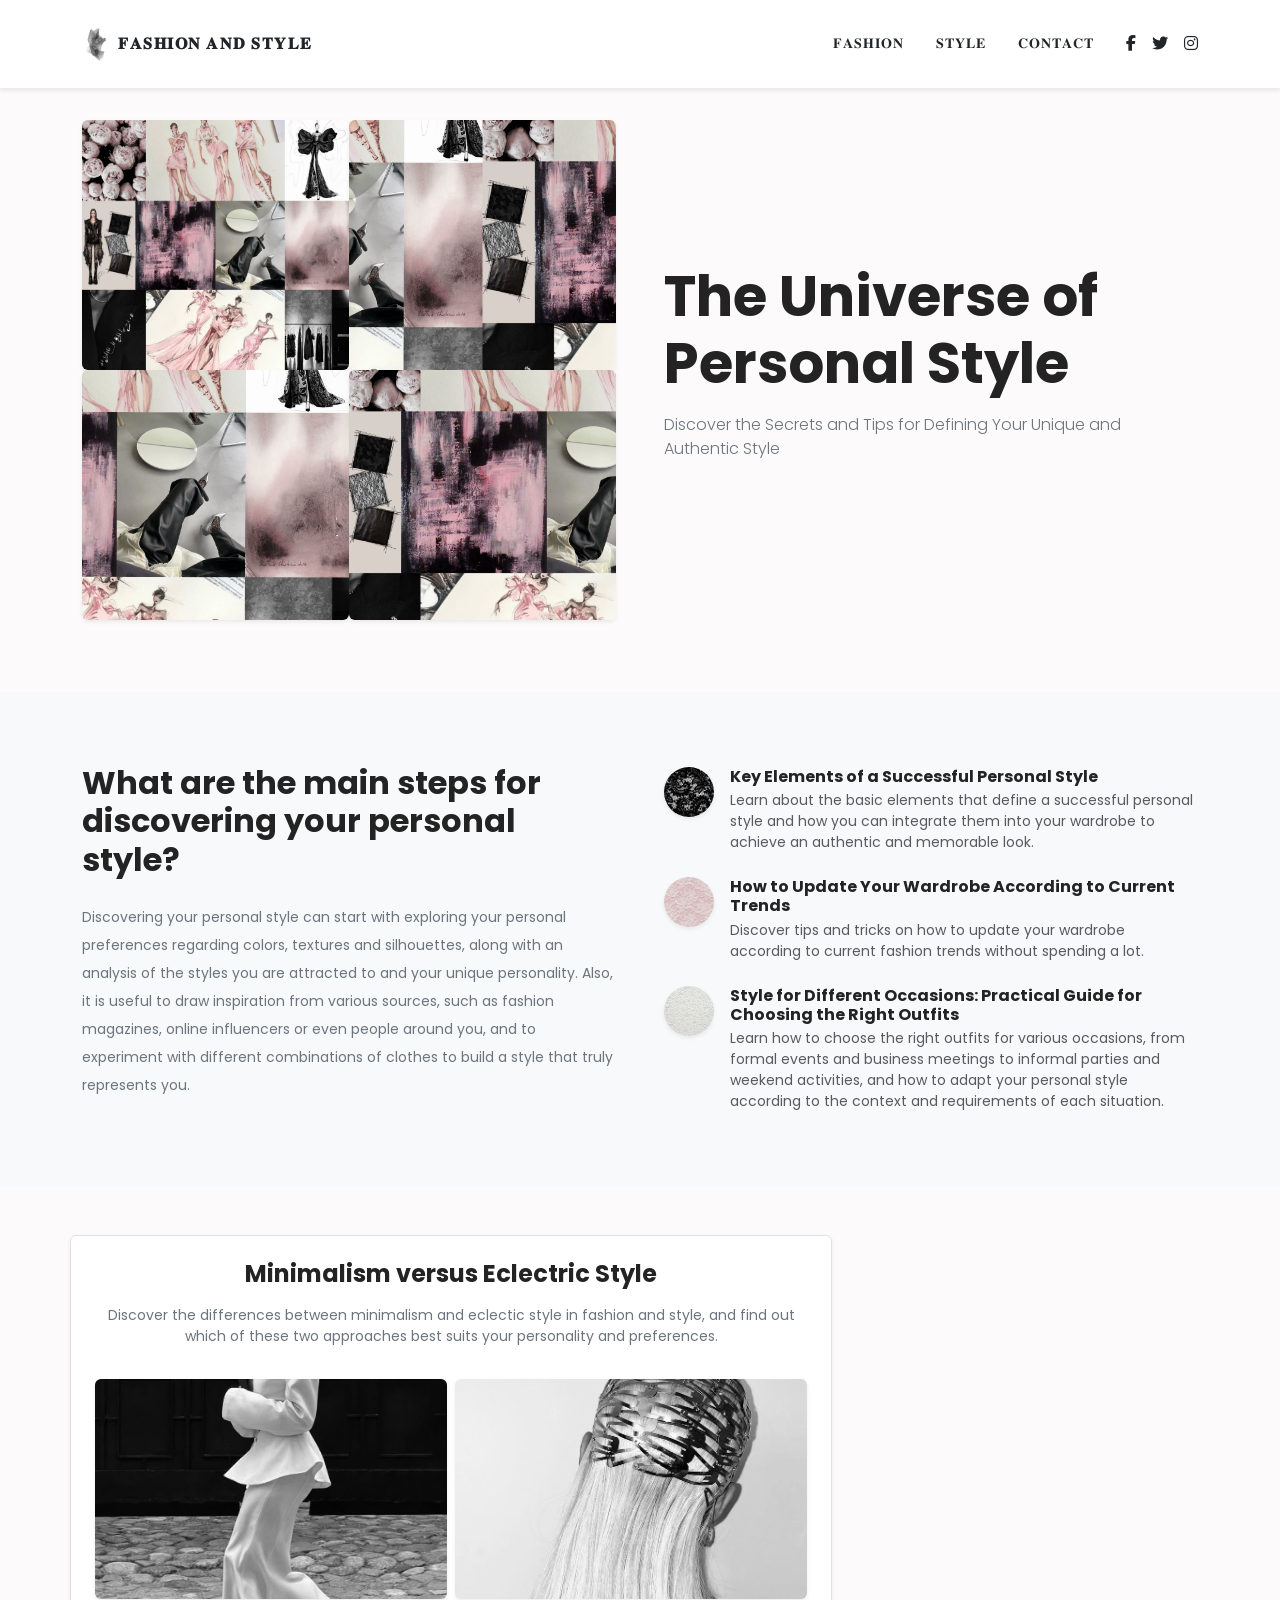
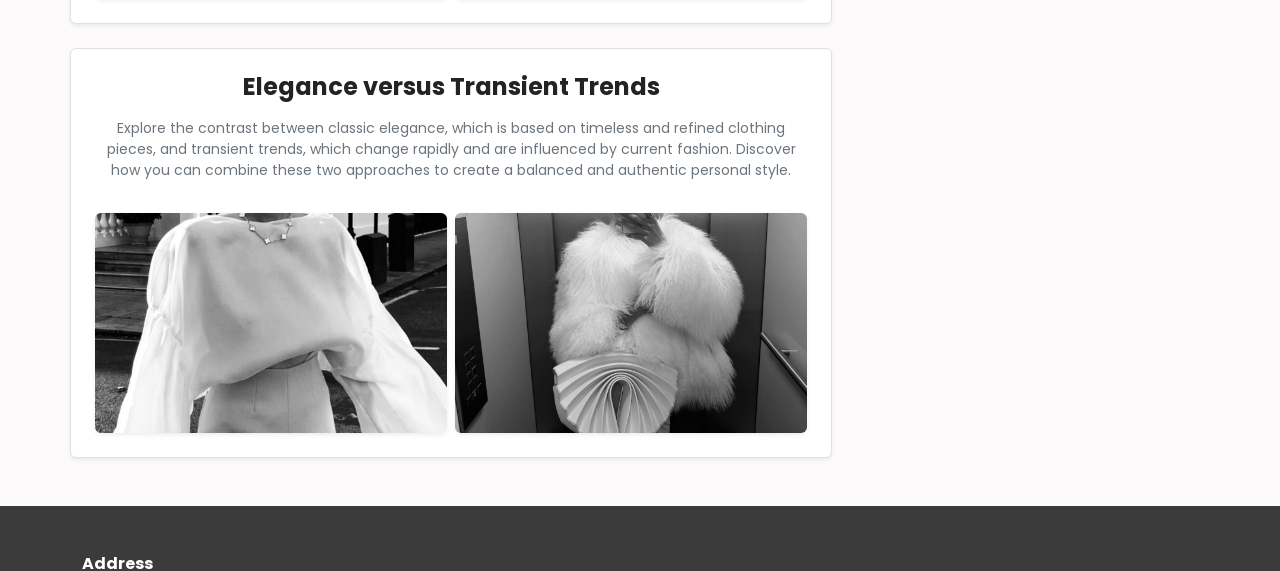
==== stil.html @ da7eb851 "Initial commit - Vogue & Velvet project" ====
<!DOCTYPE html>
<html lang="ro">
<head>
    <meta charset="UTF-8">
    <meta http-equiv="X-UA-Compatible" content="IE=edge">
    <meta name="viewport" content="width=device-width, initial-scale=1.0">
    <link rel="icon" href="assets/images/texture.png" type="image/png">
    <title>𝐒 𝐓 𝐘 𝐋 𝐄</title>
    
    <!-- bootstrap 5 CDN -->
    <link href="https://cdn.jsdelivr.net/npm/bootstrap@5.3.0/dist/css/bootstrap.min.css" rel="stylesheet">
    <link href="https://fonts.googleapis.com/css2?family=Poppins:wght@300;400;500;600;700&display=swap" rel="stylesheet">
    <link rel="stylesheet" href="https://cdnjs.cloudflare.com/ajax/libs/font-awesome/6.4.0/css/all.min.css">
    <link rel="stylesheet" href="css/style.css">
</head>
<body>

    <!-- navbar -->
    <nav class="navbar navbar-expand-lg navbar-light bg-white fixed-top shadow-sm">
        <div class="container">
            <a class="navbar-brand d-flex align-items-center gap-2" href="index.html">
                <img src="assets/images/texture.png" alt="Logo" style="height: 2.5rem;">
                <span class="fw-bold text-dark fs-6">𝐅𝐀𝐒𝐇𝐈𝐎𝐍 𝐀𝐍𝐃 𝐒𝐓𝐘𝐋𝐄</span>
            </a>
            <button class="navbar-toggler" type="button" data-bs-toggle="collapse" data-bs-target="#navbarNav">
                <span class="navbar-toggler-icon"></span>
            </button>
            <div class="collapse navbar-collapse justify-content-end" id="navbarNav">
                <ul class="navbar-nav align-items-lg-center gap-3">
                    <li class="nav-item"><a class="nav-link text-dark fw-medium" href="moda.html">𝐅𝐀𝐒𝐇𝐈𝐎𝐍</a></li>
                    <li class="nav-item"><a class="nav-link text-dark fw-medium" href="stil.html">𝐒𝐓𝐘𝐋𝐄</a></li>
                    <li class="nav-item"><a class="nav-link text-dark fw-medium" href="contact.html">𝐂𝐎𝐍𝐓𝐀𝐂𝐓</a></li>
                </ul>
                <div class="social-icons d-flex gap-3 ms-lg-4 mt-3 mt-lg-0">
                    <a href="https://www.facebook.com" class="text-dark"><i class="fa-brands fa-facebook-f"></i></a>
                    <a href="https://twitter.com" class="text-dark"><i class="fa-brands fa-twitter"></i></a>
                    <a href="https://www.instagram.com" class="text-dark"><i class="fa-brands fa-instagram"></i></a>
                </div>
            </div>
        </div>
    </nav>

    <!-- hero section -->
    <section class="py-5 mt-5">
        <div class="container py-4">
            <div class="row align-items-center g-5">
             <div class="col-12 col-md-6">
                <div class="row g-0">
                    <div class="col-6">
                        <img src="assets/images/l4.jpeg" alt="Style Universe" class="img-fluid rounded shadow-sm w-100" style="height: 250px; object-fit: cover;">
                    </div>
                    <div class="col-6">
                        <img src="assets/images/l1.jpeg" alt="Style Universe" class="img-fluid rounded shadow-sm w-100" style="height: 250px; object-fit: cover;">
                    </div>
                    <div class="col-6">
                        <img src="assets/images/l2.jpeg" alt="Style Universe" class="img-fluid rounded shadow-sm w-100" style="height: 250px; object-fit: cover;">
                    </div>
                    <div class="col-6">
                        <img src="assets/images/l3.jpeg" alt="Style Universe" class="img-fluid rounded shadow-sm w-100" style="height: 250px; object-fit: cover;">
                    </div>
                </div>
            </div>
                <div class="col-12 col-md-6 text-center text-md-start">
                    <h1 class="display-4 fw-bold mb-3">The Universe of Personal Style</h1>
                    <p class="text-secondary lead fs-6">Discover the Secrets and Tips for Defining Your Unique and Authentic Style</p>
                </div>
            </div>
        </div>
    </section>

    <!-- steps & icons section -->
    <section class="py-5 bg-light">
        <div class="container py-4">
            <div class="row g-5 align-items-center">
                <div class="col-12 col-lg-6">
                    <h2 class="fw-bold mb-4 fs-2">What are the main steps for discovering your personal style?</h2>
                    <p class="text-secondary small lh-lg">Discovering your personal style can start with exploring your personal preferences regarding colors, textures and silhouettes, along with an analysis of the styles you are attracted to and your unique personality. Also, it is useful to draw inspiration from various sources, such as fashion magazines, online influencers or even people around you, and to experiment with different combinations of clothes to build a style that truly represents you.</p>
                </div>
                <div class="col-12 col-lg-6 d-flex flex-column gap-4">
                    <!-- prima imagine -->
                    <div class="d-flex align-items-start gap-3">
                        <img src="assets/images/lace1.jpg" alt="Icon 1" class="rounded-circle shadow-sm flex-shrink-0" style="width: 50px; height: 50px; object-fit: cover;">
                        <div>
                            <h5 class="fw-bold fs-6 mb-1">Key Elements of a Successful Personal Style</h5>
                            <p class="text-muted small mb-0">Learn about the basic elements that define a successful personal style and how you can integrate them into your wardrobe to achieve an authentic and memorable look.</p>
                        </div>
                    </div>

                    <!-- a doua imagine -->
                    <div class="d-flex align-items-start gap-3">
                        <img src="assets/images/lace-pink.png" alt="Icon 2" class="rounded-circle shadow-sm flex-shrink-0" style="width: 50px; height: 50px; object-fit: cover;">
                        <div>
                            <h5 class="fw-bold fs-6 mb-1">How to Update Your Wardrobe According to Current Trends</h5>
                            <p class="text-muted small mb-0">Discover tips and tricks on how to update your wardrobe according to current fashion trends without spending a lot.</p>
                        </div>
                    </div>

                    <!-- a treia imagine -->
                    <div class="d-flex align-items-start gap-3">
                        <img src="assets/images/lacew.jpg" alt="Icon 3" class="rounded-circle shadow-sm flex-shrink-0" style="width: 50px; height: 50px; object-fit: cover;">
                        <div>
                            <h5 class="fw-bold fs-6 mb-1">Style for Different Occasions: Practical Guide for Choosing the Right Outfits</h5>
                            <p class="text-muted small mb-0">Learn how to choose the right outfits for various occasions, from formal events and business meetings to informal parties and weekend activities, and how to adapt your personal style according to the context and requirements of each situation.</p>
                        </div>
                    </div>
                </div>
                </div>
            </div>
        </div>
    </section>

    <!-- comparison section -->
    <section class="py-4">
    <div class="container py-4">
        <div class="row g-4">
            
            <div class="col-12 col-lg-6 p-4 border rounded shadow-sm bg-white style-card-hover d-flex flex-column justify-content-between">
                <div>
                    <h3 class="fw-bold fs-4 mb-3 text-center">Minimalism versus Eclectric Style</h3>
                    <p class="text-secondary small mb-4 text-center">Discover the differences between minimalism and eclectic style in fashion and style, and find out which of these two approaches best suits your personality and preferences.</p>
                </div>
                
                <div class="row g-2 mt-auto">
                    <div class="col-6">
                        <img src="assets/images/m1.jpeg" alt="Minimalism Style" class="img-fluid rounded shadow-sm w-100" style="height: 220px; object-fit: cover;">
                    </div>
                    <div class="col-6">
                        <img src="assets/images/m2.jpeg" alt="Eclectic Style" class="img-fluid rounded shadow-sm w-100" style="height: 220px; object-fit: cover;">
                    </div>
                </div>
            </div>

            <div class="col-12 col-lg-6 p-4 border rounded shadow-sm bg-white style-card-hover d-flex flex-column justify-content-between">
                <div>
                    <h3 class="fw-bold fs-4 mb-3 text-center">Elegance versus Transient Trends</h3>
                    <p class="text-secondary small mb-4 text-center">Explore the contrast between classic elegance, which is based on timeless and refined clothing pieces, and transient trends, which change rapidly and are influenced by current fashion. Discover how you can combine these two approaches to create a balanced and authentic personal style.</p>
                </div>
                
                <div class="row g-2 mt-auto">
                    <div class="col-6">
                        <img src="assets/images/elegant.jpeg" alt="Classic Elegance" class="img-fluid rounded shadow-sm w-100" style="height: 220px; object-fit: cover;">
                    </div>
                    <div class="col-6">
                        <img src="assets/images/trend.jpeg" alt="Transient Trends" class="img-fluid rounded shadow-sm w-100" style="height: 220px; object-fit: cover;">
                    </div>
                </div>
            </div>

        </div>
    </div>
    </section>

    <!-- footer -->
   <footer class="bg-dark text-white pt-5 pb-3">
        <div class="container">
            <div class="row g-4 mb-4">
                <div class="col-12 col-md-3">
                    <h6 class="fw-bold mb-2">Address</h6>
                    <p class="text-muted small">Milano - Quadrilatero della Moda</p>
                    <h6 class="fw-bold mb-2 mt-4">Contact</h6>
                    <p class="text-muted small mb-0">Email: patricia@fashion.style</p>
                    <p class="text-muted small">Phone: +39 77 777 7777</p>
                </div>
                <div class="col-12 col-md-6 ms-auto">
                   <div class="ratio ratio-16x9 rounded overflow-hidden shadow-sm">
                       <iframe src="https://www.google.com/maps/embed?pb=!1m18!1m12!1m3!1d2798.1189080760455!2d9.191383576831034!3d45.47063497107198!2m3!1f0!2f0!3f0!3m2!1i1024!2i768!4f13.1!3m3!1m2!1s0x4786c6dcd70281b3%3A0x6b107b319aa59fef!2sQuadrilatero%20della%20Moda%2C%20Milano%2C%20MI%2C%20Italy!5e0!3m2!1sro!2sro!4v1733006000000!5m2!1sro!2sro" style="border:0;" allowfullscreen="" loading="lazy"></iframe>
                   </div>
                </div>
            </div>
            <div class="d-flex justify-content-between align-items-center pt-3 border-top border-secondary">
                <p class="text-muted small mb-0">&copy; Copyright 2024 Leonte Patricia Mirabela</p>
                <div class="social-list d-flex gap-3">
                    <a href="https://twitter.com/" class="text-white"><i class="fa-brands fa-twitter"></i></a>
                    <a href="https://www.facebook.com" class="text-white"><i class="fa-brands fa-facebook-f"></i></a>
                    <a href="https://www.youtube.com" class="text-white"><i class="fa-brands fa-youtube"></i></a>
                    <a href="https://www.instagram.com" class="text-white"><i class="fa-brands fa-instagram"></i></a>
                </div>
            </div>
        </div>
    </footer>

    <script src="https://cdn.jsdelivr.net/npm/bootstrap@5.3.0/dist/js/bootstrap.bundle.min.js"></script>
</body>
</html>
---- css/style.css ----
:root {
    --primary-dark: #3B3B3B;
    --soft-pink: #ECCACB;
    --light-bg: #FCFAFA;
    --card-bg: #ECECEC;
    --text-color: #232323;
}

body {
    font-family: 'Poppins', sans-serif;
    color: var(--text-color);
    background-color: var(--light-bg);
    overflow-x: hidden;
}

.navbar {
    background-color: #fff;
    padding: 1.2rem 0;
    box-shadow: 0 2px 15px rgba(0,0,0,0.03);
    border-bottom: 1px solid var(--card-bg);
}

.navbar-brand span {
    letter-spacing: 1.5px;
    font-weight: 700;
}

.nav-link {
    font-weight: 600;
    font-size: 0.85rem;
    letter-spacing: 1px;
    transition: color 0.3s ease;
}

.nav-link:hover {
    color: var(--soft-pink) !important;
}

.btn-dark {
    background-color: var(--primary-dark);
    border-color: var(--primary-dark);
    border-radius: 0;
    transition: all 0.3s ease;
}

.btn-dark:hover {
    background-color: #000;
    border-color: #000;
}

.icon-roz {
    color: var(--soft-pink);
    transition: color 0.3s ease;
}

.icon-roz:hover {
    color: #d67595;
}

.card {
    border-radius: 0;
    background-color: #fff;
    border: 1px solid var(--card-bg) !important;
    transition: transform 0.3s ease, box-shadow 0.3s ease;
}

.card:hover {
    transform: translateY(-4px);
    box-shadow: 0 10px 20px rgba(0,0,0,0.05);
}

.bg-dark, footer {
    background-color: var(--primary-dark) !important;
}

img {
    max-width: 100%;
    height: auto;
}

a {
    transition: color 0.3s ease;
}

.share-section {
    background: linear-gradient(135deg, #f9f8f8 0%, #ECECEC 100%);
    border-top: 1px solid #e0e0e0;
    border-bottom: 1px solid #e0e0e0;
    animation: fadeInShare 1.2s ease-in-out;
}

.share-icon-box {
    display: inline-flex;
    align-items: center;
    justify-content: center;
    width: 50px;
    height: 50px;
    background-color: #fff;
    color: #3B3B3B;
    border: 1px solid #dcdcdc;
    border-radius: 50%;
    transition: all 0.4s cubic-bezier(0.165, 0.84, 0.44, 1);
    box-shadow: 0 4px 10px rgba(0, 0, 0, 0.03);
}

.share-icon-box:hover {
    background-color: #3B3B3B;
    color: #fff;
    transform: translateY(-5px) scale(1.05);
    box-shadow: 0 10px 20px rgba(59, 59, 59, 0.15);
    border-color: #3B3B3B;
}

@keyframes fadeInShare {
    from {
        opacity: 0;
        transform: translateY(20px);
    }
    to {
        opacity: 1;
        transform: translateY(0);
    }
}

.quote-custom-box {
    background: #fff;
    border: 1px solid #e0e0e0;
    border-left: 4px solid #ded8d8;
    border-radius: 0;
    padding: 2.5rem;
    box-shadow: 0 10px 30px rgba(0, 0, 0, 0.03);
    position: relative;
    transition: all 0.4s ease;
}

.quote-custom-box:hover {
    box-shadow: 0 15px 40px rgba(0, 0, 0, 0.06);
    transform: translateY(-3px);
}

.quote-custom-box::before {
    content: "“";
    position: absolute;
    top: 10px;
    right: 25px;
    font-size: 5rem;
    color: #ECECEC;
    font-family: serif;
    line-height: 1;
    z-index: 0;
}

.quote-custom-box * {
    position: relative;
    z-index: 1;
}

.contact-section-gradient {
    background: linear-gradient(135deg, #ffffff 0%, #f7ecef 100%) !important;
    border-top: 1px solid var(--card-bg);
    border-bottom: 1px solid var(--card-bg);
}

.style-card-hover {
    transition: all 0.4s cubic-bezier(0.165, 0.84, 0.44, 1) !important;
}

.style-card-hover:hover {
    transform: translateY(-6px) !important;
    box-shadow: 0 15px 30px rgba(0, 0, 0, 0.08) !important;
    border-color: #dcdcdc !important;
}
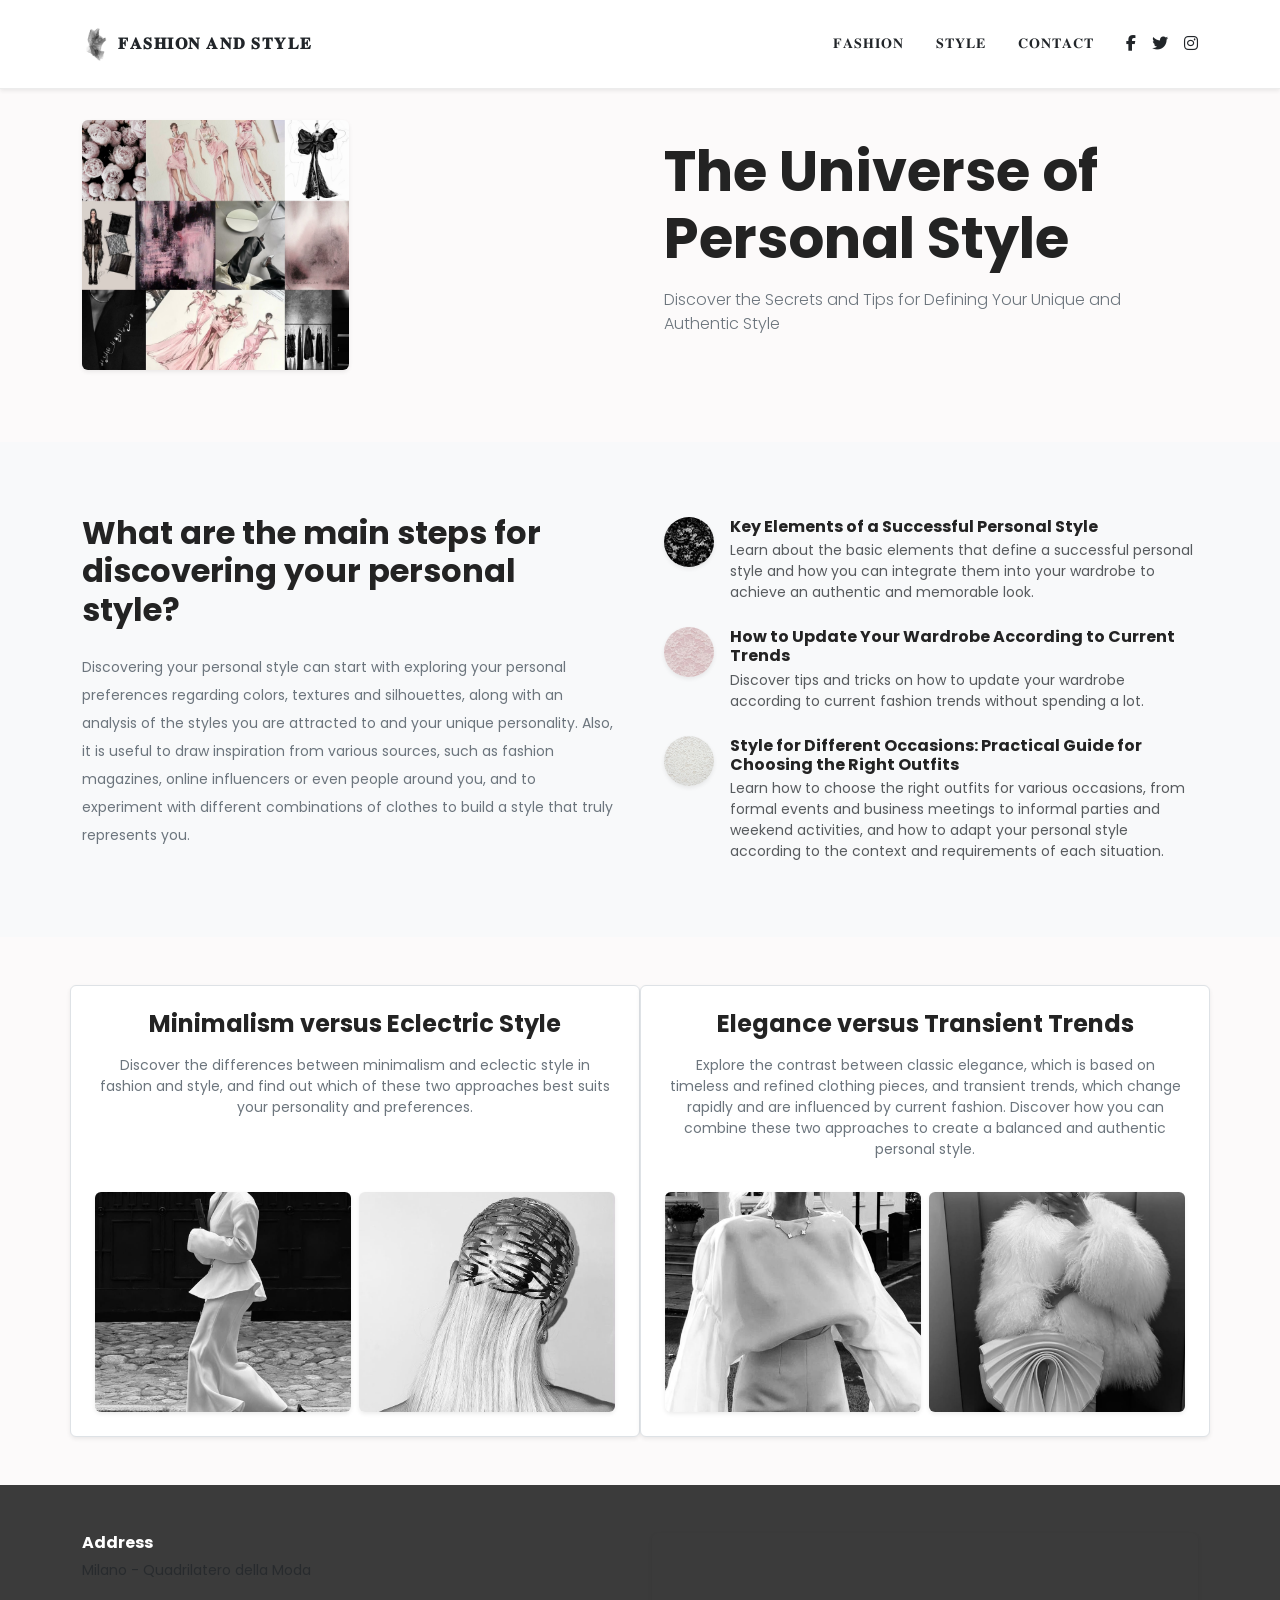
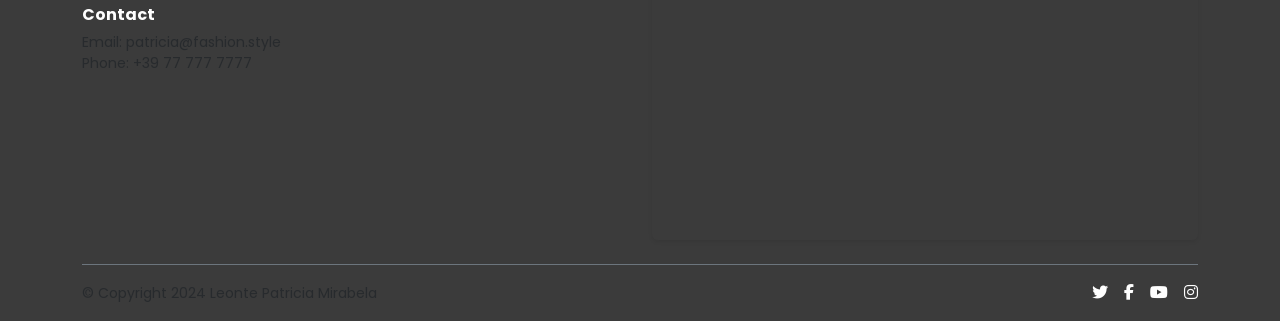
==== commit 3534f010: "update image hero section" ====
--- a/stil.html
+++ b/stil.html
@@ -48,15 +48,6 @@
                 <div class="row g-0">
                     <div class="col-6">
                         <img src="assets/images/l4.jpeg" alt="Style Universe" class="img-fluid rounded shadow-sm w-100" style="height: 250px; object-fit: cover;">
-                    </div>
-                    <div class="col-6">
-                        <img src="assets/images/l1.jpeg" alt="Style Universe" class="img-fluid rounded shadow-sm w-100" style="height: 250px; object-fit: cover;">
-                    </div>
-                    <div class="col-6">
-                        <img src="assets/images/l2.jpeg" alt="Style Universe" class="img-fluid rounded shadow-sm w-100" style="height: 250px; object-fit: cover;">
-                    </div>
-                    <div class="col-6">
-                        <img src="assets/images/l3.jpeg" alt="Style Universe" class="img-fluid rounded shadow-sm w-100" style="height: 250px; object-fit: cover;">
                     </div>
                 </div>
             </div>
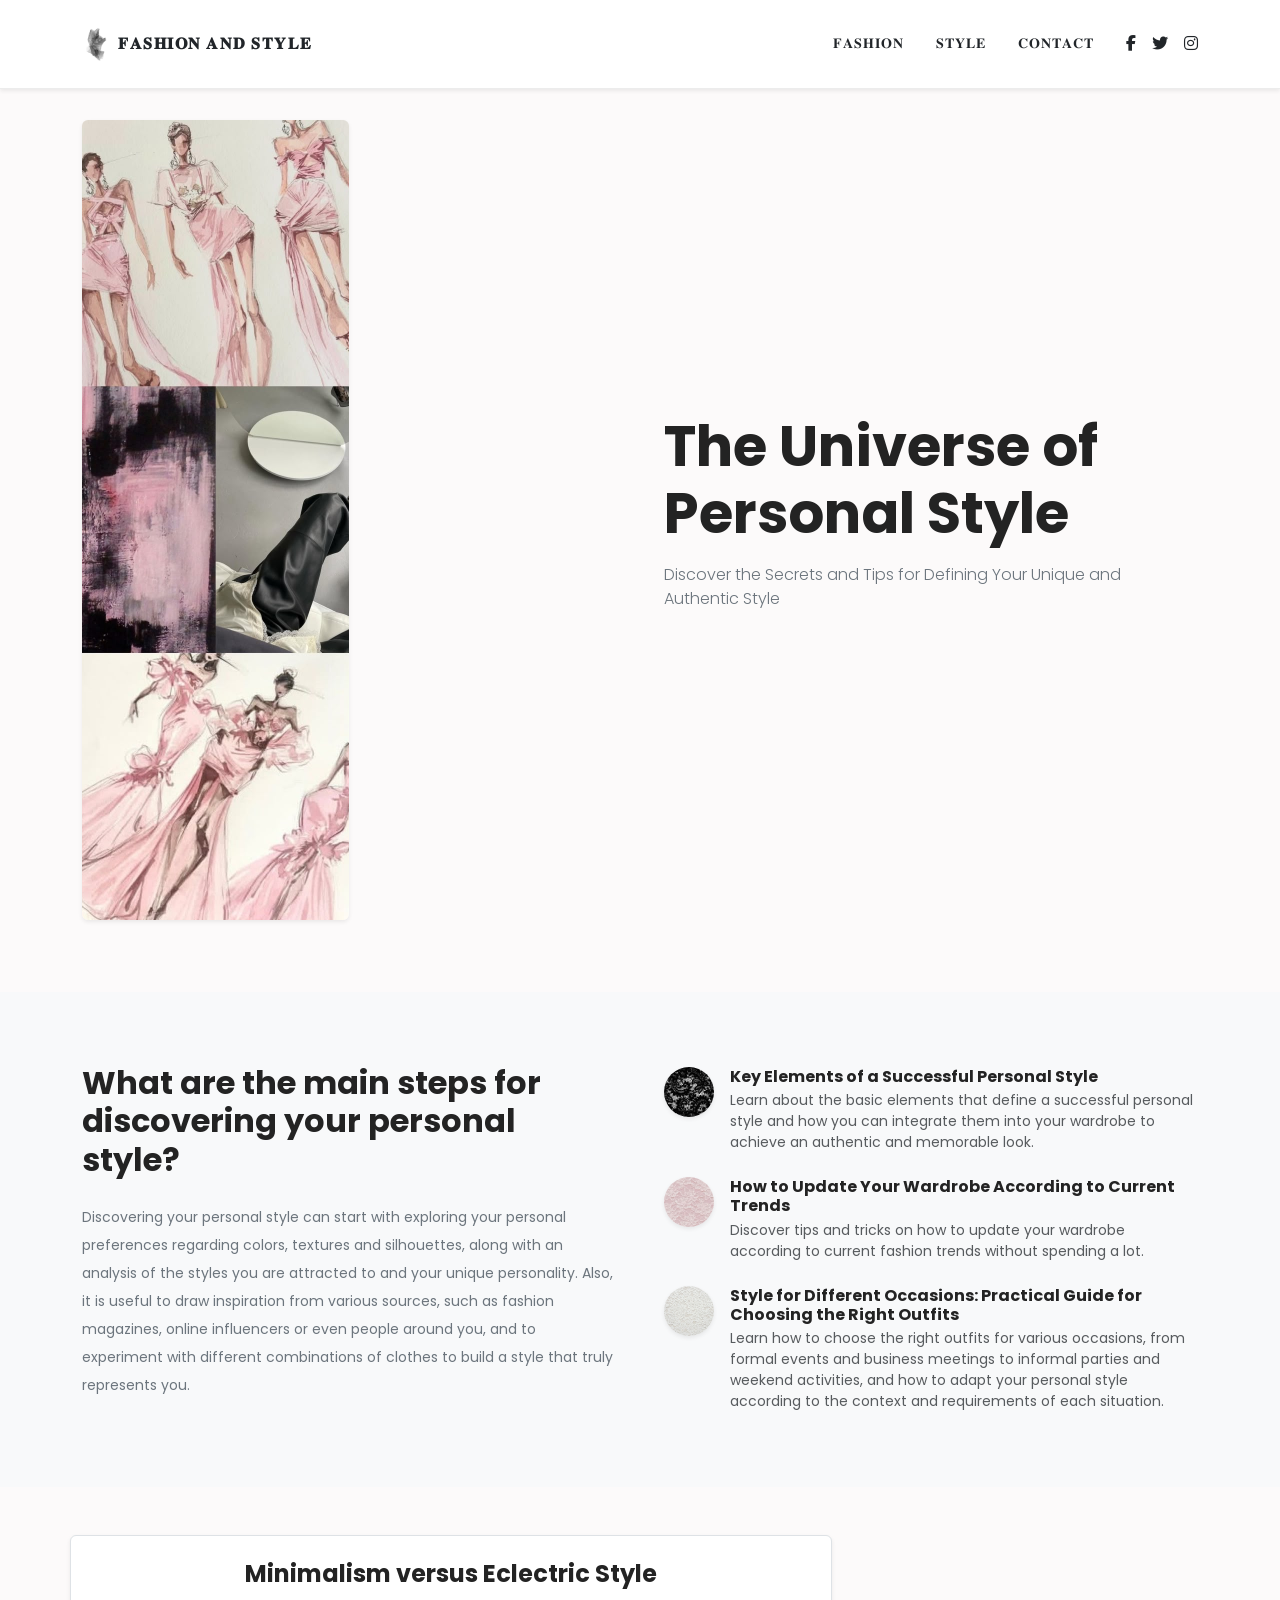
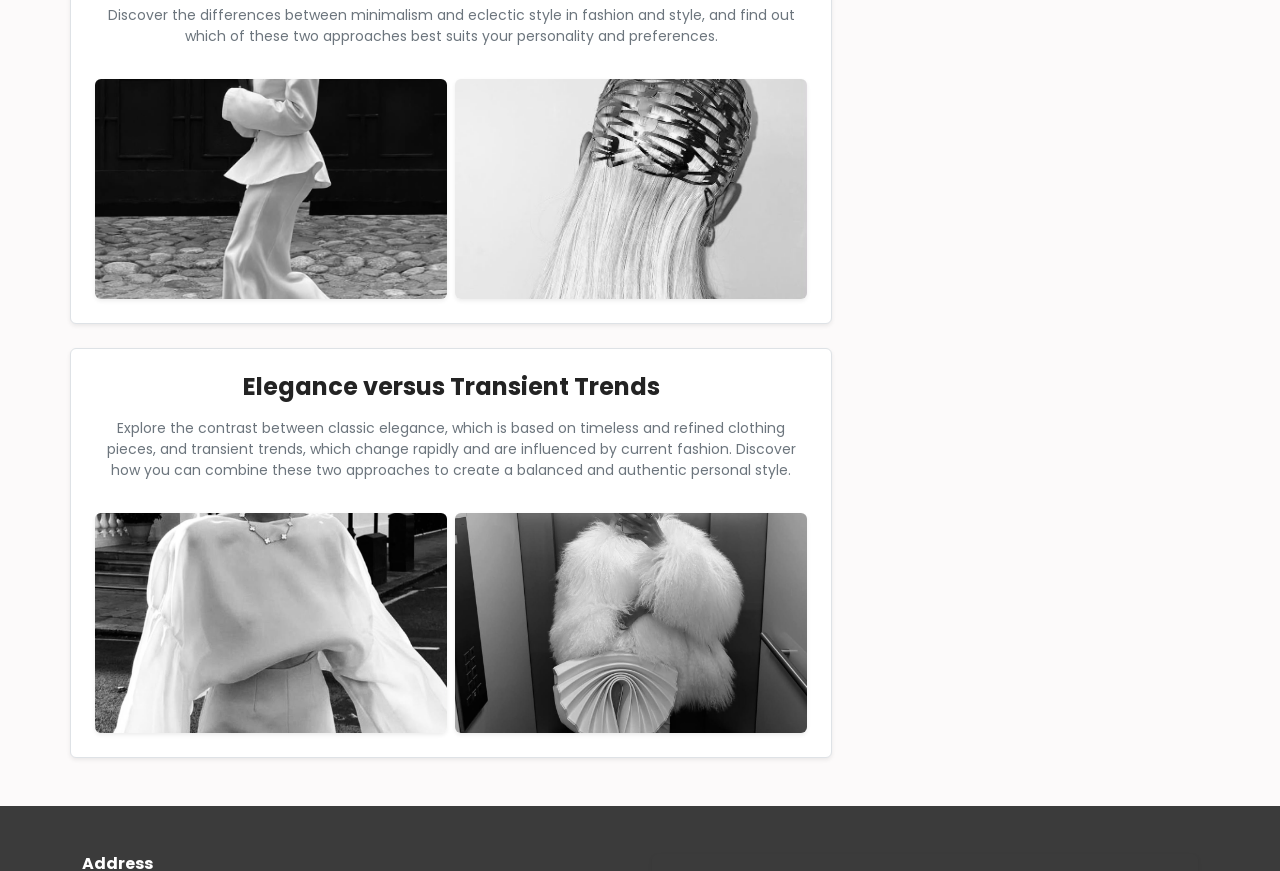
==== commit f7650c01: "update size image in stil.html" ====
--- a/stil.html
+++ b/stil.html
@@ -47,7 +47,7 @@
              <div class="col-12 col-md-6">
                 <div class="row g-0">
                     <div class="col-6">
-                        <img src="assets/images/l4.jpeg" alt="Style Universe" class="img-fluid rounded shadow-sm w-100" style="height: 250px; object-fit: cover;">
+                        <img src="assets/images/l4.jpeg" alt="Style Universe" class="img-fluid rounded shadow-sm w-100" style="height: 800px; object-fit: cover;">
                     </div>
                 </div>
             </div>
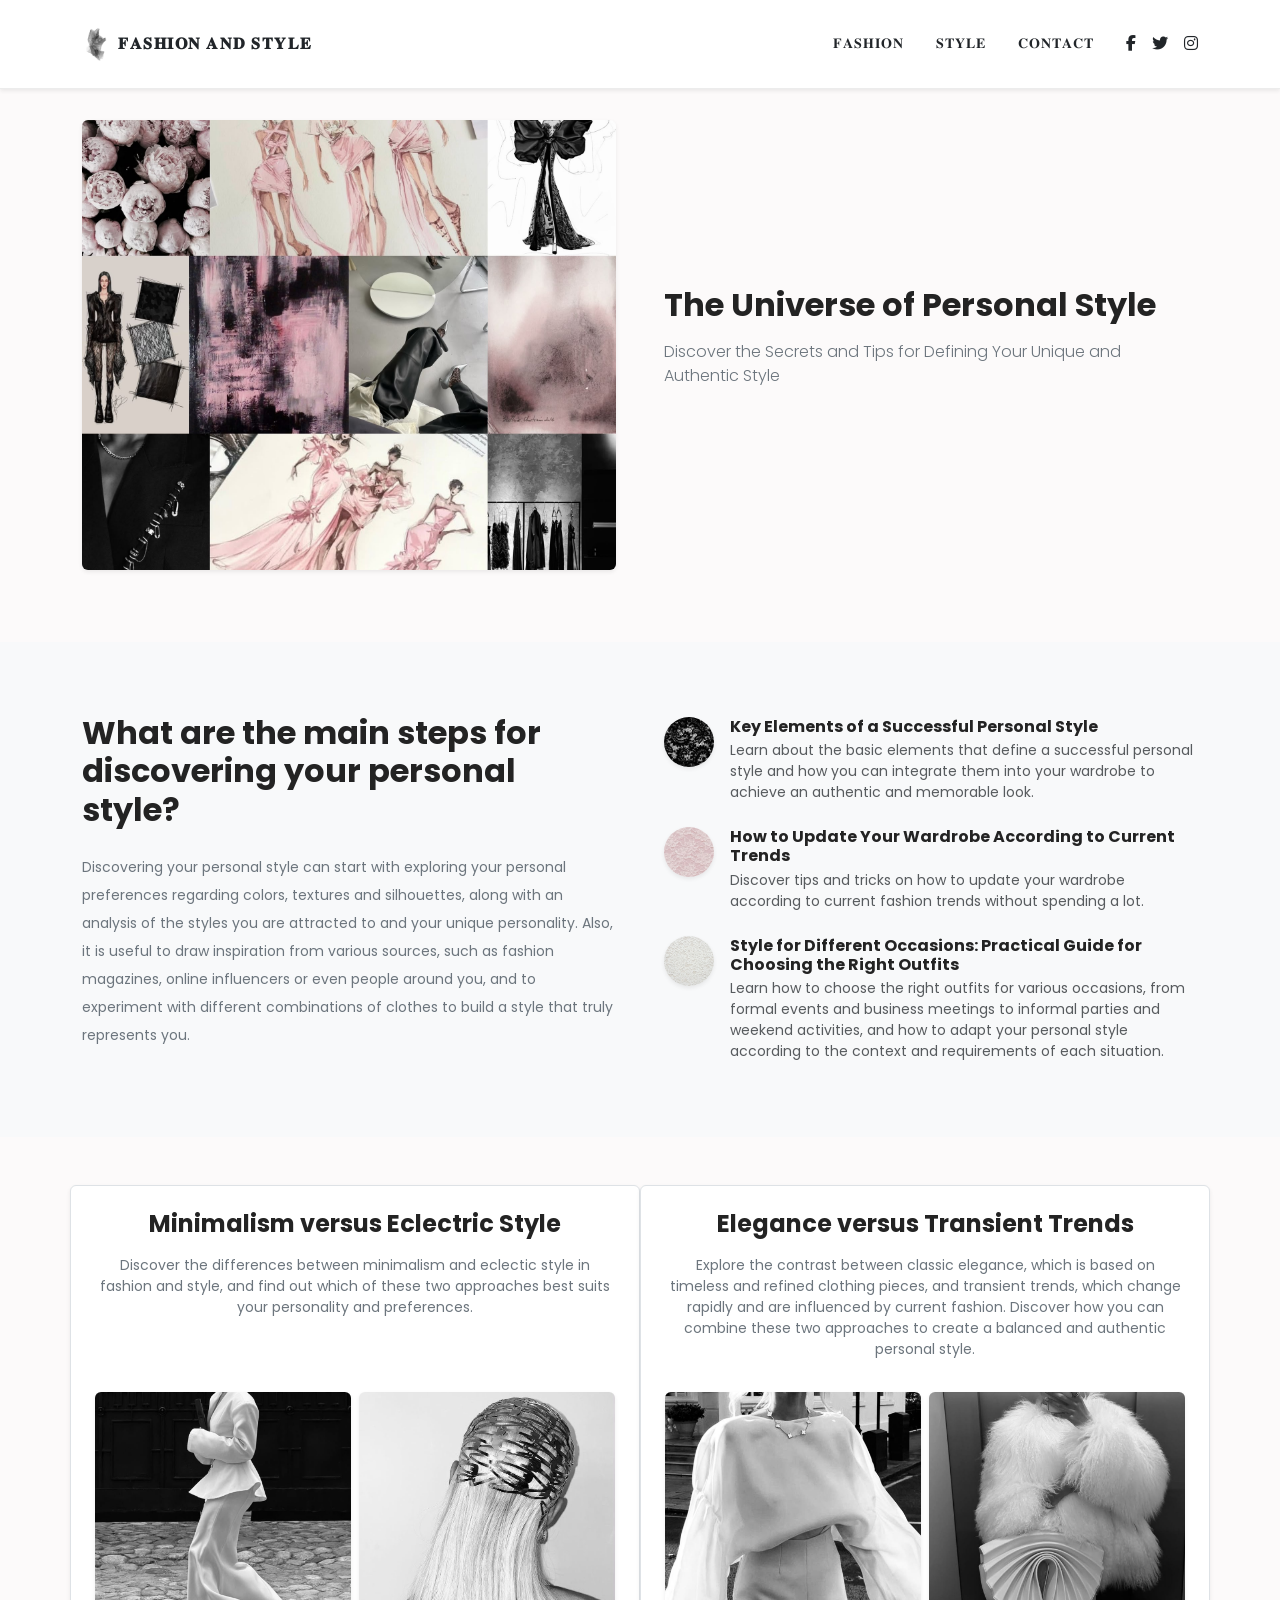
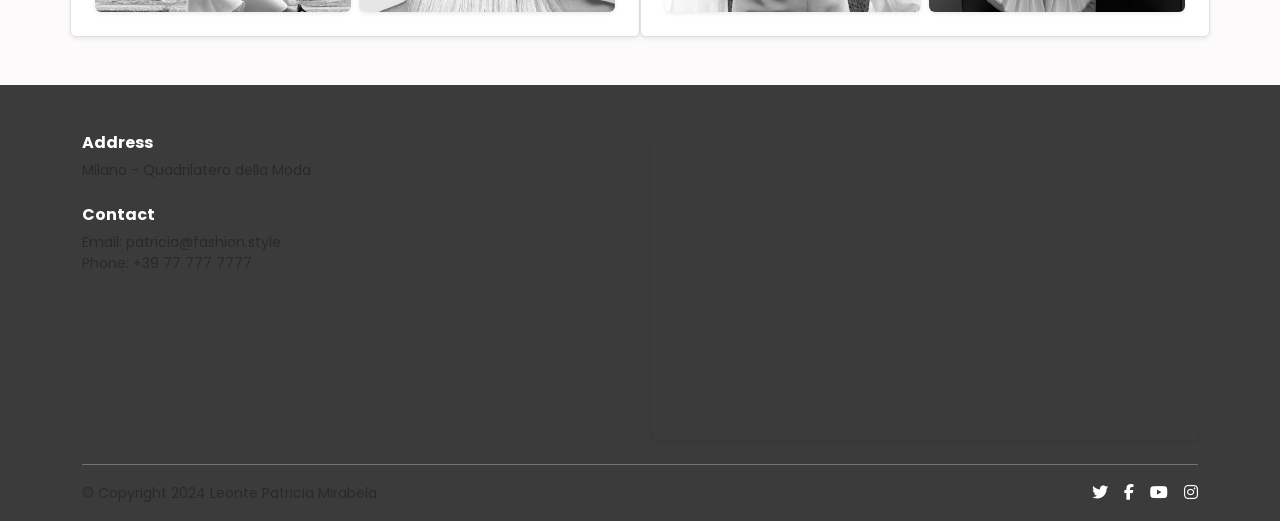
==== commit 7c30261d: "final update" ====
--- a/stil.html
+++ b/stil.html
@@ -44,15 +44,11 @@
     <section class="py-5 mt-5">
         <div class="container py-4">
             <div class="row align-items-center g-5">
-             <div class="col-12 col-md-6">
-                <div class="row g-0">
-                    <div class="col-6">
-                        <img src="assets/images/l4.jpeg" alt="Style Universe" class="img-fluid rounded shadow-sm w-100" style="height: 800px; object-fit: cover;">
-                    </div>
+                <div class="col-12 col-md-6">
+                    <img src="assets/images/l4.jpeg" alt="Style Universe" class="img-fluid rounded shadow-sm w-100" style="height: 450px; object-fit: cover;">
                 </div>
-            </div>
                 <div class="col-12 col-md-6 text-center text-md-start">
-                    <h1 class="display-4 fw-bold mb-3">The Universe of Personal Style</h1>
+                    <h1 class="display-4 fw-bold mb-3 fs-2">The Universe of Personal Style</h1>
                     <p class="text-secondary lead fs-6">Discover the Secrets and Tips for Defining Your Unique and Authentic Style</p>
                 </div>
             </div>
